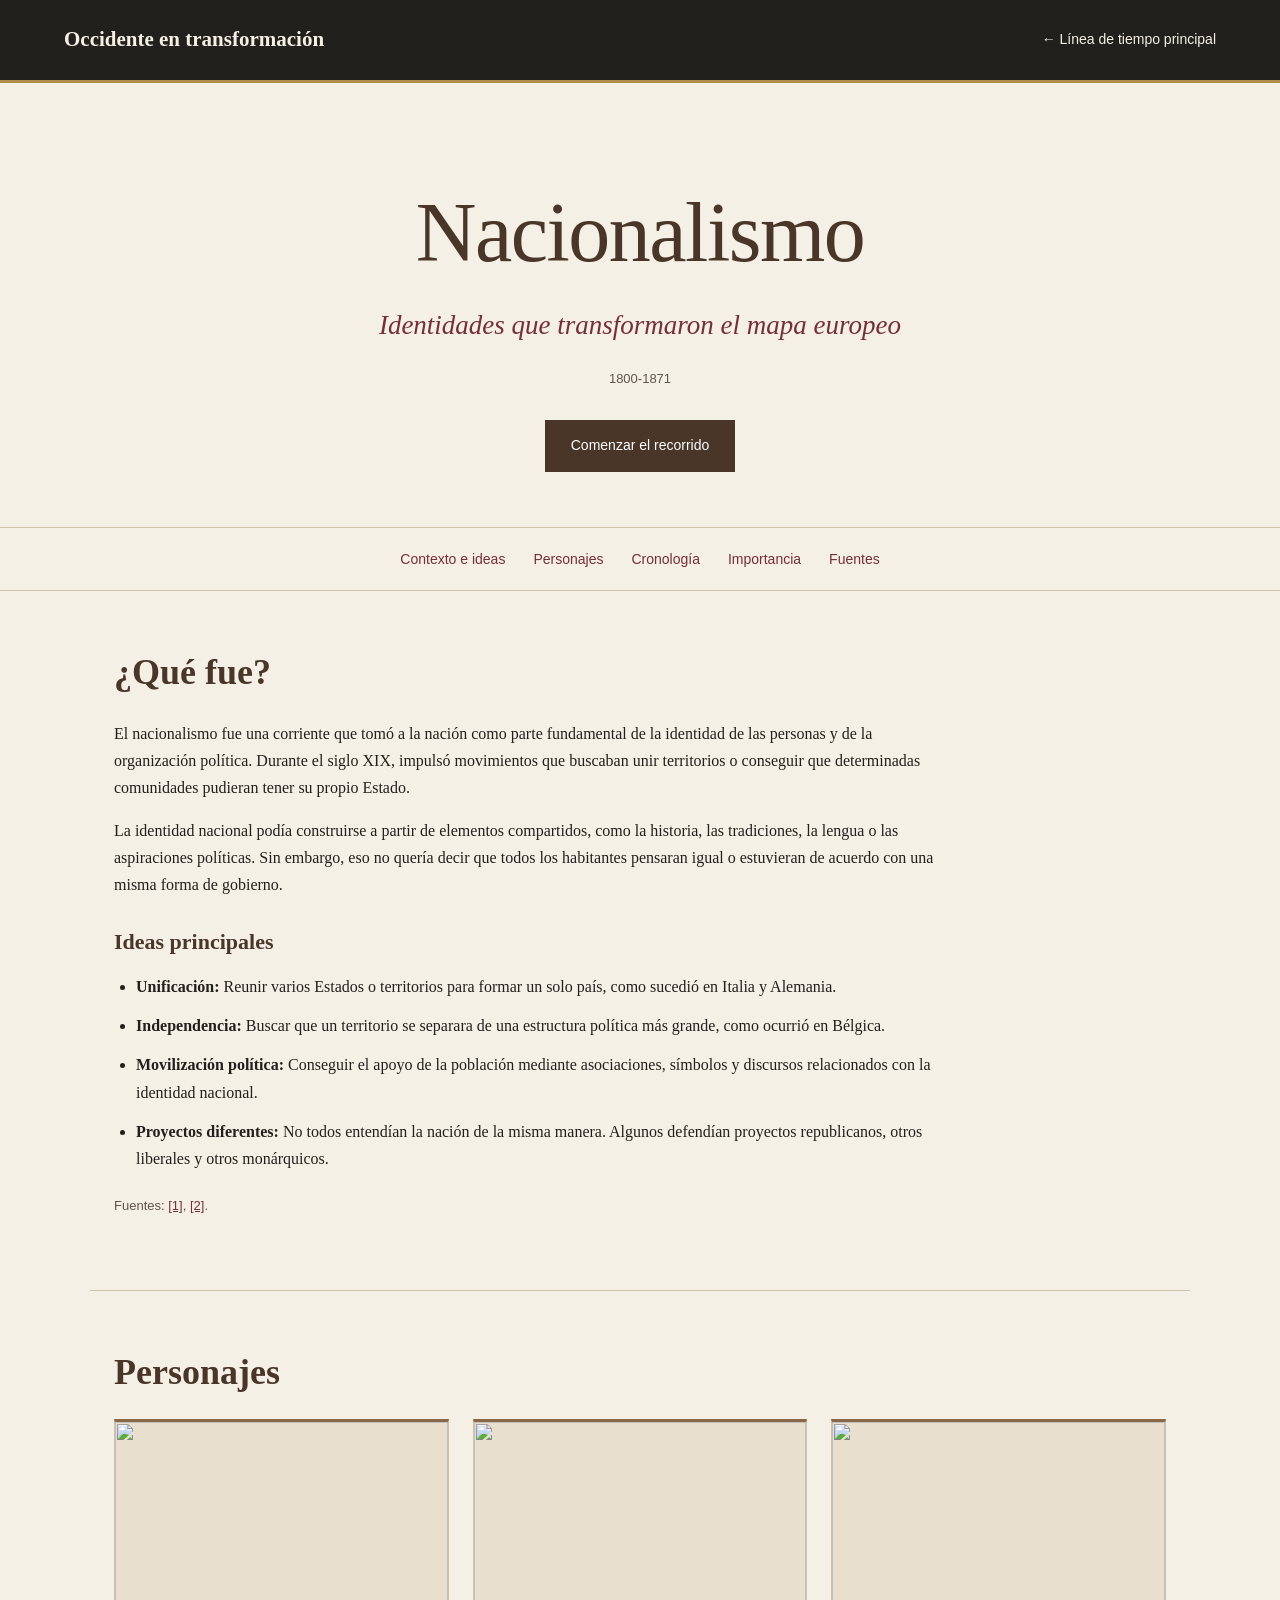
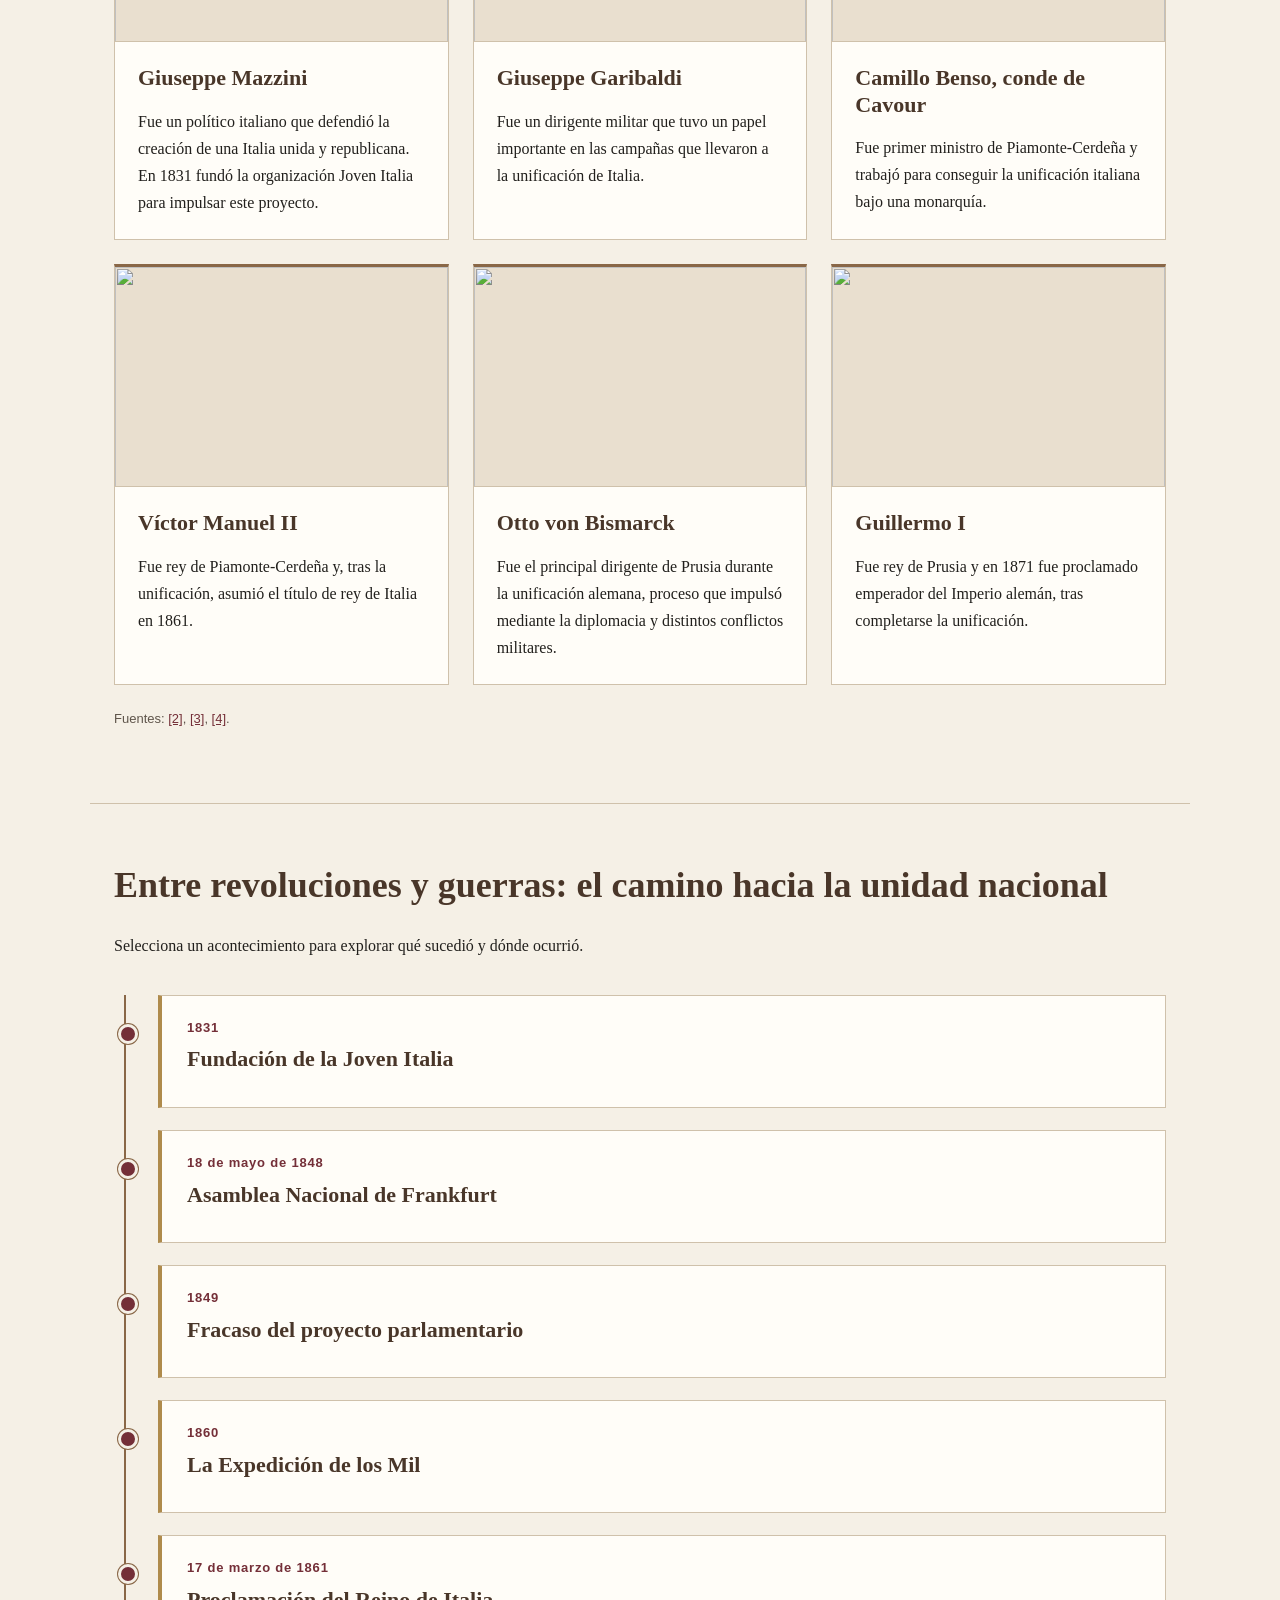
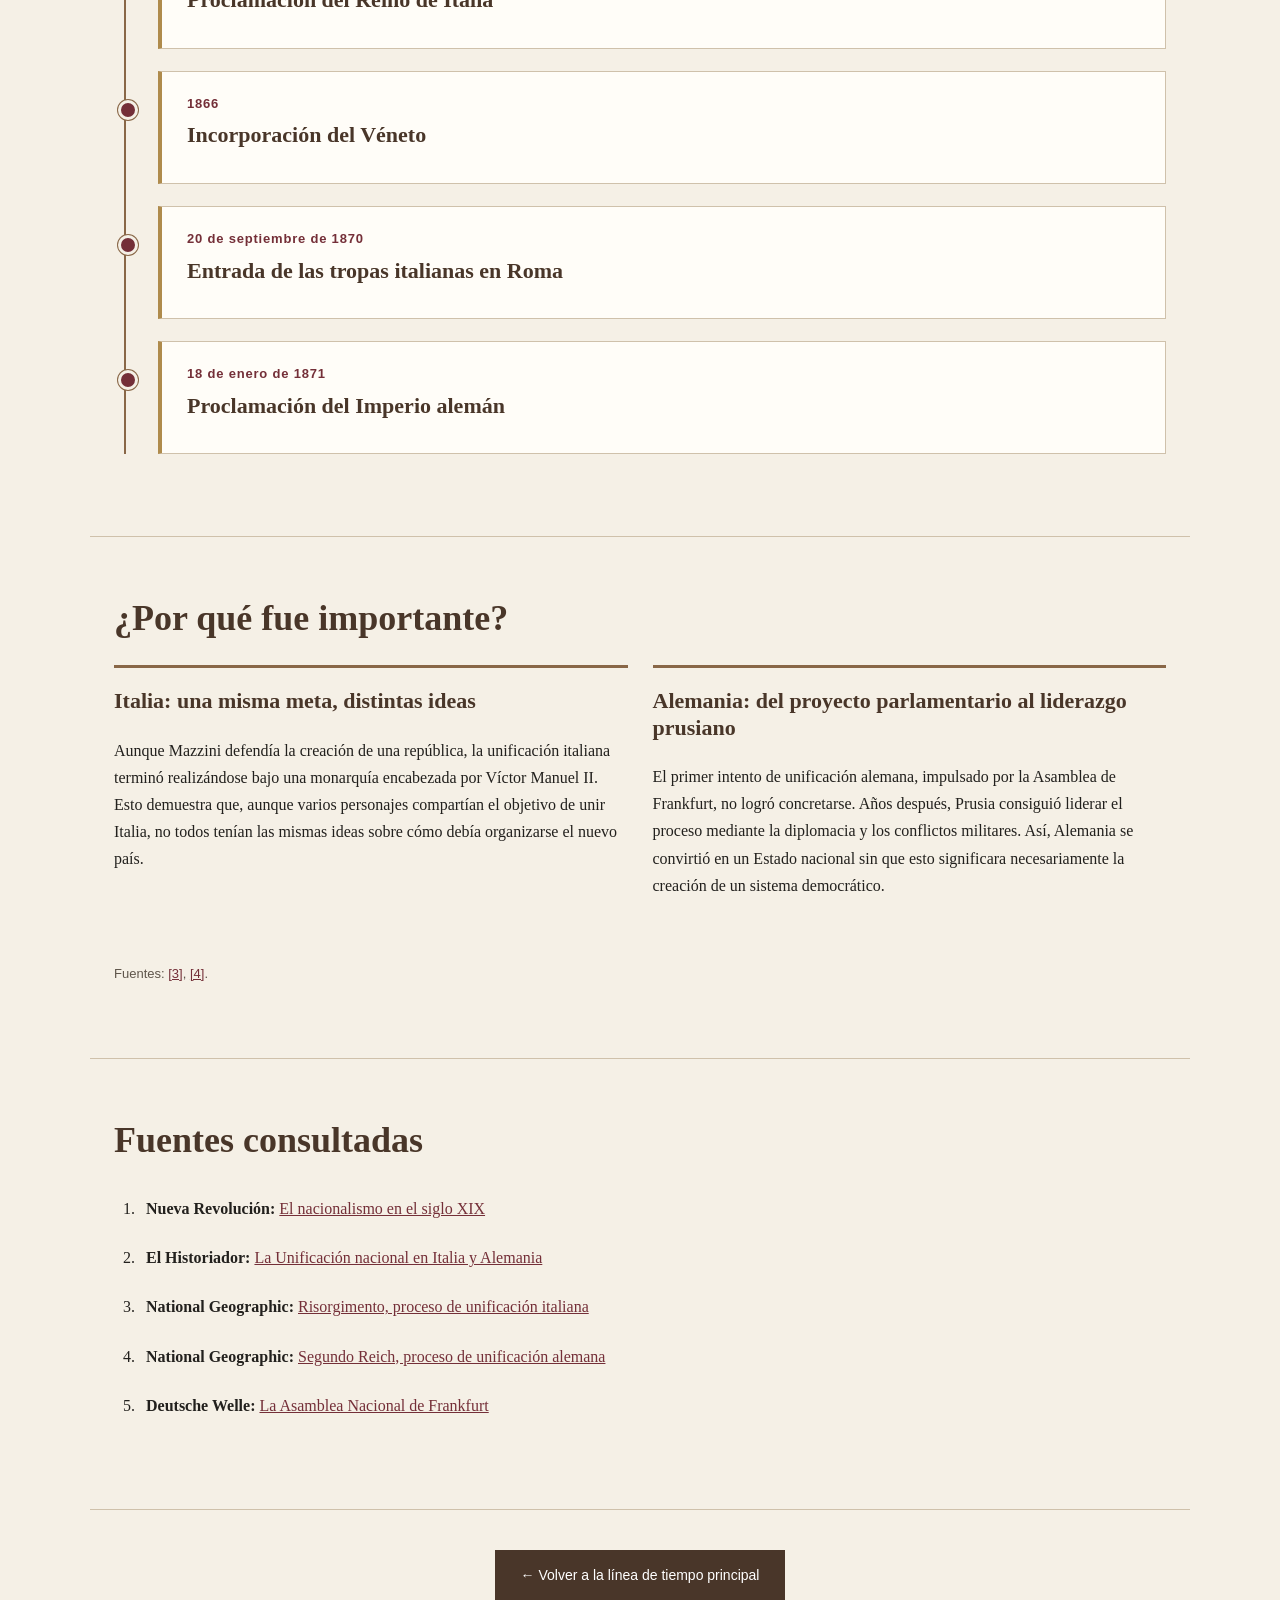
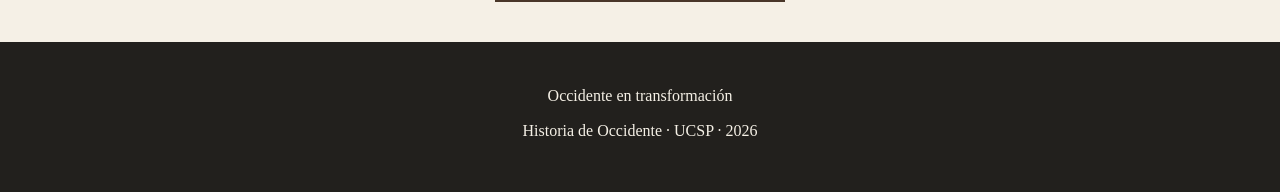
==== nacionalismo.html @ 1c3b09ab "Add files via upload" ====
<!DOCTYPE html>
<html lang="es">
<head>
    <meta charset="UTF-8">
    <meta name="viewport" content="width=device-width, initial-scale=1.0">
    <meta name="description" content="Nacionalismo: ideas, protagonistas y acontecimientos históricos con fuentes institucionales.">
    <title>Nacionalismo | Occidente en transformación</title>
    <link rel="stylesheet" href="estilos.css">
</head>
<body class="pagina-tema">
    <header class="encabezado">
        <a class="nombre-sitio" href="index.html">Occidente en transformación</a>
        <nav><a href="index.html#linea-tiempo">← Línea de tiempo principal</a></nav>
    </header>
    <main>
        <section class="portada portada-tema">
            <h1 id="titulo-principal">Nacionalismo</h1>
            <p class="subtitulo">Identidades que transformaron el mapa europeo</p>
            <p class="periodo-tema">1800-1871</p>
            <a class="boton" href="#contexto">Comenzar el recorrido</a>
        </section>
        <nav class="indice-tema">
            <a href="#contexto">Contexto e ideas</a>
            <a href="#personajes">Personajes</a>
            <a href="#cronologia">Cronología</a>
            <a href="#importancia">Importancia</a>
            <a href="#fuentes">Fuentes</a>
        </nav>
        <section class="seccion" id="contexto">
            <h2 id="titulo-contexto">¿Qué fue?</h2>
            <p>
                El nacionalismo fue una corriente que tomó a la nación como parte fundamental de la identidad de las 
                personas y de la organización política. Durante el siglo XIX, impulsó movimientos que buscaban unir 
                territorios o conseguir que determinadas comunidades pudieran tener su propio Estado.
            </p>
            <p>
                La identidad nacional podía construirse a partir de elementos compartidos, como la historia, las 
                tradiciones, la lengua o las aspiraciones políticas. Sin embargo, eso no quería decir que todos los 
                habitantes pensaran igual o estuvieran de acuerdo con una misma forma de gobierno.
            </p>
            <h3 class="titulo-secundario">Ideas principales</h3>
            <ul class="ideas-tema">
                <li><strong>Unificación:</strong> Reunir varios Estados o territorios para formar un solo país, como sucedió en Italia y Alemania.</li>
                <li><strong>Independencia:</strong> Buscar que un territorio se separara de una estructura política más grande, como ocurrió en Bélgica.</li>
                <li><strong>Movilización política:</strong> Conseguir el apoyo de la población mediante asociaciones, símbolos y discursos relacionados con la identidad nacional.</li>
                <li><strong>Proyectos diferentes:</strong> No todos entendían la nación de la misma manera. Algunos defendían proyectos republicanos, otros liberales y otros monárquicos.</li>
            </ul>
            <p class="referencias-breves">
                Fuentes:
                <a href="#fuente-1">[1]</a>,
                <a href="#fuente-2">[2]</a>.
            </p>
        </section>
        <section class="seccion" id="personajes">
            <h2 id="titulo-personajes">Personajes</h2>
            <div class="rejilla-personajes">
                <article class="personaje">
                    <img class="foto-personaje" src="img/mazzini.jpg">
                    <div class="texto-personaje">
                        <h3>Giuseppe Mazzini</h3>
                        <p>
                            Fue un político italiano que defendió la creación de una Italia unida y republicana. En 
                            1831 fundó la organización Joven Italia para impulsar este proyecto.
                        </p>
                    </div>
                </article>
                <article class="personaje">
                    <img class="foto-personaje" src="img/garibaldi.jpg">
                    <div class="texto-personaje">
                        <h3>Giuseppe Garibaldi</h3>
                        <p>
                            Fue un dirigente militar que tuvo un papel importante en las campañas que llevaron 
                            a la unificación de Italia.
                        </p>
                    </div>
                </article>
                <article class="personaje">
                    <img class="foto-personaje" src="img/benso.jpg">
                    <div class="texto-personaje">
                        <h3>Camillo Benso, conde de Cavour</h3>
                        <p>
                            Fue primer ministro de Piamonte-Cerdeña y trabajó para conseguir la unificación 
                            italiana bajo una monarquía.
                        </p>
                    </div>
                </article>
                <article class="personaje">
                    <img class="foto-personaje" src="img/manuelII.jpg">
                    <div class="texto-personaje">
                        <h3>Víctor Manuel II</h3>
                        <p>
                            Fue rey de Piamonte-Cerdeña y, tras la unificación, asumió el título de rey de Italia en 1861.
                        </p>
                    </div>
                </article>
                <article class="personaje">
                    <img class="foto-personaje" src="img/bismarck.jpg">
                    <div class="texto-personaje">
                        <h3>Otto von Bismarck</h3>
                        <p>
                            Fue el principal dirigente de Prusia durante la unificación alemana, proceso que 
                            impulsó mediante la diplomacia y distintos conflictos militares.
                        </p>
                    </div>
                </article>
                <article class="personaje">
                    <img class="foto-personaje" src="img/guillermoI.jpg">
                    <div class="texto-personaje">
                        <h3>Guillermo I</h3>
                        <p>
                            Fue rey de Prusia y en 1871 fue proclamado emperador del Imperio alemán, tras 
                            completarse la unificación.
                        </p>
                    </div>
                </article>
            </div>
            <p class="referencias-breves">
                Fuentes:
                <a href="#fuente-2">[2]</a>,
                <a href="#fuente-3">[3]</a>,
                <a href="#fuente-4">[4]</a>.
            </p>
        </section>
        <section class="seccion" id="cronologia">
            <h2 id="titulo-cronologia">Entre revoluciones y guerras: el camino hacia la unidad nacional</h2>
            <p>Selecciona un acontecimiento para explorar qué sucedió y dónde ocurrió.</p>
            <ol class="cronologia-eventos">
                <li class="evento">
                    <button type="button" class="boton-evento" id="evento-1" popovertarget="ventana-1" popovertargetaction="show">
                        <span class="fecha-evento">1831</span>
                        <span class="titulo-evento">Fundación de la Joven Italia</span>
                    </button>
                </li>
                <li class="evento">
                    <button type="button" class="boton-evento" id="evento-2" popovertarget="ventana-2" popovertargetaction="show">
                        <span class="fecha-evento">18 de mayo de 1848</span>
                        <span class="titulo-evento">Asamblea Nacional de Frankfurt</span>
                    </button>
                </li>
                <li class="evento">
                    <button type="button" class="boton-evento" id="evento-3" popovertarget="ventana-3" popovertargetaction="show">
                        <span class="fecha-evento">1849</span>
                        <span class="titulo-evento">Fracaso del proyecto parlamentario</span>
                    </button>
                </li>
                <li class="evento">
                    <button type="button" class="boton-evento" id="evento-4" popovertarget="ventana-4" popovertargetaction="show">
                        <span class="fecha-evento">1860</span>
                        <span class="titulo-evento">La Expedición de los Mil</span>
                    </button>
                </li>
                <li class="evento">
                    <button type="button" class="boton-evento" id="evento-5" popovertarget="ventana-5" popovertargetaction="show">
                        <span class="fecha-evento">17 de marzo de 1861</span>
                        <span class="titulo-evento">Proclamación del Reino de Italia</span>
                    </button>
                </li>
                <li class="evento">
                    <button type="button" class="boton-evento" id="evento-6" popovertarget="ventana-6" popovertargetaction="show">
                        <span class="fecha-evento">1866</span>
                        <span class="titulo-evento">Incorporación del Véneto</span>
                    </button>
                </li>
                <li class="evento">
                    <button type="button" class="boton-evento" id="evento-7" popovertarget="ventana-7" popovertargetaction="show">
                        <span class="fecha-evento">20 de septiembre de 1870</span>
                        <span class="titulo-evento">Entrada de las tropas italianas en Roma</span>
                    </button>
                </li>
                <li class="evento">
                    <button type="button" class="boton-evento" id="evento-8" popovertarget="ventana-8" popovertargetaction="show">
                        <span class="fecha-evento">18 de enero de 1871</span>
                        <span class="titulo-evento">Proclamación del Imperio alemán</span>
                    </button>
                </li>
            </ol>
        </section>
        <div class="ventana-evento" id="ventana-1" popover="auto">
            <div class="interior-ventana">
                <div class="fila-cerrar">
                    <button type="button" popovertarget="ventana-1" popovertargetaction="hide" autofocus class="cerrar-ventana">Cerrar ×</button>
                </div>
                <p class="etiqueta">1831</p>
                <h2 id="titulo-ventana-1">Fundación de la Joven Italia</h2>
                <p class="lugar-evento"><strong>Lugar:</strong> Movimiento italiano organizado desde el exilio.</p>
                <p>
                    Mazzini fundó la Joven Italia con el objetivo de impulsar la unión de los territorios italianos y establecer 
                    una república. Su propuesta defendía la participación de la población y la soberanía popular, ideas que se 
                    diferenciaban del modelo monárquico que finalmente adoptó Italia.
                </p>
                <p class="referencias-breves">
                    Fuentes:
                    <a href="#fuente-1">[1]</a>,
                    <a href="#fuente-2">[2]</a>.
                </p>
            </div>
        </div>
        <div class="ventana-evento" id="ventana-2" popover="auto">
            <div class="interior-ventana">
                <div class="fila-cerrar">
                    <button type="button" popovertarget="ventana-2" popovertargetaction="hide" autofocus class="cerrar-ventana">Cerrar ×</button>
                </div>
                <p class="etiqueta">18 de mayo de 1848</p>
                <h2 id="titulo-ventana-2">Asamblea Nacional de Frankfurt</h2>
                <p class="lugar-evento"><strong>Lugar:</strong> Iglesia de San Pablo, Frankfurt, Confederación Germánica.</p>
                <p>
                    Representantes de distintos territorios alemanes se reunieron para debatir la creación de un Estado nacional 
                    y la aprobación de una constitución liberal. La Asamblea buscaba convertir las demandas de unidad y derechos 
                    políticos en un proyecto común.
                </p>
                <p class="referencias-breves">
                    Fuentes:
                    <a href="#fuente-5">[5]</a>.
                </p>
            </div>
        </div>
        <div class="ventana-evento" id="ventana-3" popover="auto">
            <div class="interior-ventana">
                <div class="fila-cerrar">
                    <button type="button" popovertarget="ventana-3" popovertargetaction="hide" autofocus class="cerrar-ventana">Cerrar ×</button>
                </div>
                <p class="etiqueta">1849</p>
                <h2 id="titulo-ventana-3">Fracaso del proyecto parlamentario</h2>
                <p class="lugar-evento"><strong>Lugar:</strong> Frankfurt y otros territorios alemanes.</p>
                <p>
                    Federico Guillermo IV de Prusia rechazó la corona que le ofreció la Asamblea de Frankfurt. La recuperación 
                    del poder por parte de las monarquías y la derrota de los movimientos revolucionarios terminaron por dejar 
                    atrás este primer intento de unificación alemana.
                </p>
                <p class="referencias-breves">
                    Fuentes:
                    <a href="#fuente-5">[5]</a>.
                </p>
            </div>
        </div>
        <div class="ventana-evento" id="ventana-4" popover="auto">
            <div class="interior-ventana">
                <div class="fila-cerrar">
                    <button type="button" popovertarget="ventana-4" popovertargetaction="hide" autofocus class="cerrar-ventana">Cerrar ×</button>
                </div>
                <p class="etiqueta">1860</p>
                <h2 id="titulo-ventana-4">La Expedición de los Mil</h2>
                <p class="lugar-evento"><strong>Lugar:</strong> Sicilia y sur de Italia.</p>
                <p>
                    Giuseppe Garibaldi encabezó una expedición militar conocida como la Expedición de los Mil, con la que logró 
                    conquistar Sicilia y avanzar por el sur de Italia. Sus victorias facilitaron la incorporación de estos 
                    territorios al proceso de unificación.
                </p>
                <p class="referencias-breves">
                    Fuentes:
                    <a href="#fuente-2">[2]</a>,
                    <a href="#fuente-3">[3]</a>.
                </p>
            </div>
        </div>
        <div class="ventana-evento" id="ventana-5" popover="auto">
            <div class="interior-ventana">
                <div class="fila-cerrar">
                    <button type="button" popovertarget="ventana-5" popovertargetaction="hide" autofocus class="cerrar-ventana">Cerrar ×</button>
                </div>
                <p class="etiqueta">17 de marzo de 1861</p>
                <h2 id="titulo-ventana-5">Proclamación del Reino de Italia</h2>
                <p class="lugar-evento"><strong>Lugar:</strong> Turín, Italia.</p>
                <p>
                    El Parlamento proclamó a Víctor Manuel II como rey de Italia, dando origen al nuevo reino. Este resultado fue 
                    posible gracias a los esfuerzos políticos y diplomáticos de figuras como Camillo Benso, conde de Cavour, aunque 
                    todavía quedaban territorios por incorporar.
                </p>
                <p class="referencias-breves">
                    Fuentes:
                    <a href="#fuente-2">[2]</a>,
                    <a href="#fuente-3">[3]</a>.
                </p>
            </div>
        </div>
        <div class="ventana-evento" id="ventana-6" popover="auto">
            <div class="interior-ventana">
                <div class="fila-cerrar">
                    <button type="button" popovertarget="ventana-6" popovertargetaction="hide" autofocus class="cerrar-ventana">Cerrar ×</button>
                </div>
                <p class="etiqueta">1866</p>
                <h2 id="titulo-ventana-6">Incorporación del Véneto</h2>
                <p class="lugar-evento"><strong>Lugar:</strong> Véneto, nordeste de la península italiana.</p>
                <p>
                    Tras la guerra entre Prusia y Austria, Italia obtuvo el Véneto y lo incorporó a su territorio. Este acontecimiento 
                    mostró que la unificación todavía no estaba completa, a pesar de la creación del reino en 1861.
                </p>
                <p class="referencias-breves">
                    Fuentes:
                    <a href="#fuente-2">[2]</a>,
                    <a href="#fuente-3">[3]</a>.
                </p>
            </div>
        </div>
        <div class="ventana-evento" id="ventana-7" popover="auto">
            <div class="interior-ventana">
                <div class="fila-cerrar">
                    <button type="button" popovertarget="ventana-7" popovertargetaction="hide" autofocus class="cerrar-ventana">Cerrar ×</button>
                </div>
                <p class="etiqueta">20 de septiembre de 1870</p>
                <h2 id="titulo-ventana-7">Entrada de las tropas italianas en Roma</h2>
                <p class="lugar-evento"><strong>Lugar:</strong> Roma, Estados Pontificios.</p>
                <p>
                    Las tropas italianas entraron en Roma por la brecha de Porta Pia. Después de un plebiscito, la ciudad y el Lacio 
                    fueron incorporados al Reino de Italia. Roma se convirtió en la capital del país en 1871.
                </p>
                <p class="referencias-breves">
                    Fuentes:
                    <a href="#fuente-2">[2]</a>,
                    <a href="#fuente-3">[3]</a>.
                </p>
            </div>
        </div>
        <div class="ventana-evento" id="ventana-8" popover="auto">
            <div class="interior-ventana">
                <div class="fila-cerrar">
                    <button type="button" popovertarget="ventana-8" popovertargetaction="hide" autofocus class="cerrar-ventana">Cerrar ×</button>
                </div>
                <p class="etiqueta">18 de enero de 1871</p>
                <h2 id="titulo-ventana-8">Proclamación del Imperio alemán</h2>
                <p class="lugar-evento"><strong>Lugar:</strong> Galería de los Espejos, Versalles, Francia.</p>
                <p>
                    En medio de la guerra franco-prusiana, Guillermo I fue proclamado emperador alemán. La unificación se concretó bajo 
                    el liderazgo de Prusia y Otto von Bismarck, a través de la diplomacia y los conflictos militares, siguiendo un camino 
                    distinto al que había propuesto la Asamblea de Frankfurt.
                </p>
                <p class="referencias-breves">
                    Fuentes:
                    <a href="#fuente-4">[4]</a>,
                    <a href="#fuente-5">[5]</a>.
                </p>
            </div>
        </div>
        <section class="seccion" id="importancia">
            <h2 id="titulo-importancia">¿Por qué fue importante?</h2>
            <div class="importancia-tema">
                <article class="bloque-importancia">
                    <h3>Italia: una misma meta, distintas ideas</h3>
                    <p>
                        Aunque Mazzini defendía la creación de una república, la unificación italiana terminó 
                        realizándose bajo una monarquía encabezada por Víctor Manuel II. Esto demuestra que, 
                        aunque varios personajes compartían el objetivo de unir Italia, no todos tenían las mismas 
                        ideas sobre cómo debía organizarse el nuevo país.
                    </p>
                </article>
                <article class="bloque-importancia">
                    <h3>Alemania: del proyecto parlamentario al liderazgo prusiano</h3>
                    <p>
                        El primer intento de unificación alemana, impulsado por la Asamblea de Frankfurt, no logró 
                        concretarse. Años después, Prusia consiguió liderar el proceso mediante la diplomacia y los 
                        conflictos militares. Así, Alemania se convirtió en un Estado nacional sin que esto significara 
                        necesariamente la creación de un sistema democrático.
                    </p>
                </article>
                <p class="referencias-breves">
                    Fuentes:
                    <a href="#fuente-3">[3]</a>,
                    <a href="#fuente-4">[4]</a>.
                </p>
            </div>
        </section>
        <section class="seccion" id="fuentes">
            <h2 id="titulo-fuentes">Fuentes consultadas</h2>
            <ol class="lista-fuentes">
                <li id="fuente-1">
                    <strong>Nueva Revolución:</strong>
                    <a href="https://nuevarevolucion.es/cultura-nacionalismo-siglo-xix/" target="_blank">
                        El nacionalismo en el siglo XIX
                    </a>
                </li>
                <li id="fuente-2">
                    <strong>El Historiador:</strong>
                    <a href="https://elhistoriador.com.ar/la-unificacion-nacional-en-italia-y-alemania/" target="_blank">
                        La Unificación nacional en Italia y Alemania
                    </a>
                </li>
                <li id="fuente-3">
                    <strong>National Geographic:</strong>
                    <a href="https://historia.nationalgeographic.com.es/a/risorgimento-tortuosa-unificacion-italia_15171" target="_blank">
                        Risorgimento, proceso de unificación italiana
                    </a>
                </li>
                <li id="fuente-4">
                    <strong>National Geographic:</strong>
                    <a href="https://historia.nationalgeographic.com.es/a/unificacion-alemana-y-nacimiento-segundo-reich_16182" target="_blank">
                        Segundo Reich, proceso de unificación alemana
                    </a>
                </li>
                <li id="fuente-5">
                    <strong>Deutsche Welle:</strong>
                    <a href="https://amp.dw.com/es/revoluci%C3%B3n-alemana-de-1848-una-precursora-de-la-democracia-actual/a-65670056" target="_blank">
                        La Asamblea Nacional de Frankfurt
                    </a>
                </li>
            </ol>
        </section>
        <div class="regreso-final"><a class="boton" href="index.html#linea-tiempo">← Volver a la línea de tiempo principal</a></div>
    </main>
    <footer class="pie"><p>Occidente en transformación</p><p>Historia de Occidente · UCSP · 2026</p></footer>
</body>
</html>
---- estilos.css ----
* {
    box-sizing: border-box;
}

html {
    scroll-behavior: smooth;
}

body {
    margin: 0;
    background: #f5f0e6;
    color: #22201d;
    font-family: Georgia, "Times New Roman", serif;
    line-height: 1.7;
}

a {
    color: #742f38;
}

a:focus-visible,
button:focus-visible {
    outline: 3px solid #742f38;
    outline-offset: 5px;
}

h1,
h2,
h3,
p {
    margin-top: 0;
}

h1,
h2,
h3 {
    line-height: 1.2;
}

h2 {
    margin-bottom: 24px;
    color: #493629;
    font-size: 36px;
}

h3 {
    font-size: 23px;
}

.encabezado {
    display: flex;
    justify-content: space-between;
    align-items: center;
    flex-wrap: wrap;
    gap: 20px;
    padding: 22px 5%;
    background: #22201d;
    border-bottom: 3px solid #af8b4c;
}

.nombre-sitio {
    color: #f5f0e6;
    font-size: 21px;
    font-weight: bold;
    text-decoration: none;
}

.encabezado nav {
    display: flex;
    flex-wrap: wrap;
    gap: 22px;
}

.encabezado nav a {
    color: #f5f0e6;
    font-family: Arial, sans-serif;
    font-size: 14px;
    text-decoration: none;
}

.encabezado nav a:hover {
    text-decoration: underline;
    text-underline-offset: 5px;
}

.portada {
    padding: 90px 24px 45px;
    text-align: center;
    border-bottom: 1px solid #cfc1ab;
}

.etiqueta {
    margin-bottom: 18px;
    color: #745238;
    font-family: Arial, sans-serif;
    font-size: 12px;
    font-weight: bold;
    letter-spacing: 2px;
    text-transform: uppercase;
}

.portada h1 {
    margin-bottom: 25px;
    color: #493629;
    font-size: clamp(44px, 7vw, 86px);
    font-weight: normal;
    letter-spacing: -2px;
}

.subtitulo {
    margin-bottom: 20px;
    color: #742f38;
    font-size: 23px;
    font-style: italic;
}

.descripcion-portada {
    max-width: 590px;
    margin: 0 auto 32px;
    font-size: 18px;
}

.boton {
    display: inline-block;
    padding: 13px 25px;
    background: #493629;
    color: #fff;
    border: 1px solid #493629;
    font-family: Arial, sans-serif;
    font-size: 14px;
    text-decoration: none;
    transition: background-color 0.2s;
}

.boton:hover {
    background: #742f38;
}

.seccion {
    max-width: 1100px;
    margin: 0 auto;
    padding: 65px 24px;
    border-bottom: 1px solid #cfc1ab;
    scroll-margin-top: 24px;
}

.seccion > p {
    max-width: 800px;
}

.contenedor-tiempo {
    margin: 30px 0 20px;
    overflow-x: auto;
    padding: 10px 8px 20px;
}

.linea-tiempo {
    min-width: 1000px;
}

.fechas {
    display: flex;
    justify-content: space-between;
    padding-bottom: 12px;
    border-bottom: 2px solid #896747;
    color: #493629;
    font-family: Arial, sans-serif;
    font-size: 14px;
    font-weight: bold;
}

.fila-tiempo {
    display: grid;
    grid-template-columns: repeat(30, 1fr);
    padding-top: 20px;
}

.franja {
    display: block;
    padding: 17px 19px;
    color: #fff;
    border-left: 4px solid #af8b4c;
    text-decoration: none;
    transition: transform 0.2s, box-shadow 0.2s;
}

.franja:hover {
    transform: translateY(-3px);
    box-shadow: 0 6px 12px rgba(34, 32, 29, 0.18);
}

.franja h3 {
    margin: 5px 0 8px;
    font-size: 21px;
}

.franja p {
    margin: 0;
    font-size: 14px;
    line-height: 1.5;
}

.fecha-tema {
    font-family: Arial, sans-serif;
    font-size: 12px;
    letter-spacing: 1px;
}

.industrial {
    grid-column: 3 / 19;
    background: #493629;
}

.romanticismo {
    grid-column: 7 / 21;
    background: #742f38;
}

.postnapoleonico {
    grid-column: 14 / 21;
    background: #34302c;
}

.utopias {
    grid-column: 11 / 21;
    background: #4c5943;
}

.nacionalismo {
    grid-column: 11 / 25;
    background: #68503c;
}

.conexiones {
    display: grid;
    grid-template-columns: repeat(3, 1fr);
    gap: 22px;
    margin-top: 30px;
}

.tarjeta {
    padding: 26px;
    background: #fffdf8;
    border: 1px solid #cfc1ab;
    border-top: 3px solid #896747;
}

.tarjeta h3 {
    color: #493629;
}

.tarjeta p {
    margin-bottom: 0;
}

.integrantes {
    padding-left: 22px;
}

.integrantes li {
    margin-bottom: 8px;
}

.pie {
    padding: 40px 24px;
    background: #22201d;
    color: #f5f0e6;
    text-align: center;
}

.pie p {
    margin-bottom: 8px;
}

.pie a {
    display: inline-block;
    margin-top: 15px;
    color: #f5f0e6;
    text-underline-offset: 5px;
}

.pagina-tema .portada-tema {
    padding: 80px 24px 55px;
}

.pagina-tema .portada-tema h1 {
    max-width: 1100px;
    margin: 20px auto;
    font-size: clamp(42px, 6.8vw, 84px);
    letter-spacing: -1.5px;
    overflow-wrap: anywhere;
}

.pagina-tema .subtitulo {
    margin: 0 0 20px;
    font-size: clamp(20px, 3vw, 27px);
}

.periodo-tema {
    margin-bottom: 30px;
    color: #5f554b;
    font: 13px/1.6 Arial, sans-serif;
}

.indice-tema {
    display: flex;
    justify-content: center;
    flex-wrap: wrap;
    gap: 12px 28px;
    padding: 20px;
    border-bottom: 1px solid #cfc1ab;
    font: 14px/1.6 Arial, sans-serif;
}

.indice-tema a {
    text-decoration: none;
}

.indice-tema a:hover {
    text-decoration: underline;
    text-underline-offset: 5px;
}

.pagina-tema .seccion {
    padding: 60px 24px;
}

.pagina-tema .seccion > p {
    max-width: 820px;
}

.pagina-tema h2 {
    margin: 0 0 25px;
    color: #493629;
    font-size: clamp(28px, 4vw, 36px);
}

.pagina-tema h3 {
    color: #493629;
    font-size: 22px;
}

.titulo-secundario {
    margin: 30px 0 18px;
}

.ideas-tema {
    max-width: 850px;
    padding-left: 22px;
}

.ideas-tema li {
    margin-bottom: 12px;
}

.referencias-breves {
    margin-top: 24px;
    color: #5f554b;
    font: 13px/1.6 Arial, sans-serif;
}

.rejilla-personajes {
    display: grid;
    grid-template-columns: repeat(3, minmax(0, 1fr));
    gap: 24px;
}

.personaje {
    background: #fffdf8;
    border: 1px solid #cfc1ab;
    border-top: 3px solid #896747;
    overflow: hidden;
}

.foto-personaje {
    display: block;
    width: 100%;
    height: 220px;
    object-fit: cover;
    object-position: center 25%;
    background: #e9dfcf;
    border-bottom: 1px solid #cfc1ab;
}

.texto-personaje {
    padding: 23px;
}

.texto-personaje h3 {
    margin: 0 0 16px;
}

.texto-personaje p {
    margin: 0;
    font-size: 16px;
}

.cronologia-eventos {
    list-style: none;
    margin: 35px 0 0 10px;
    padding: 0 0 0 32px;
    border-left: 2px solid #896747;
}

.evento {
    position: relative;
    margin-bottom: 22px;
}

.evento::before {
    content: "";
    position: absolute;
    left: -40px;
    top: 29px;
    width: 14px;
    height: 14px;
    border-radius: 50%;
    background: #742f38;
    border: 3px solid #f5f0e6;
    box-shadow: 0 0 0 1px #896747;
}

.boton-evento {
    display: block;
    width: 100%;
    padding: 22px 25px;
    text-align: left;
    background: #fffdf8;
    color: #22201d;
    font: inherit;
    border: 1px solid #cfc1ab;
    border-left: 4px solid #af8b4c;
    border-radius: 0;
    cursor: pointer;
}

.boton-evento:hover {
    background: #eee5d8;
}

.fecha-evento {
    display: block;
    color: #742f38;
    font: bold 13px/1.6 Arial, sans-serif;
    letter-spacing: 0.8px;
}

.boton-evento .titulo-evento {
    display: block;
    margin: 8px 0 12px;
    color: #493629;
    font-size: 22px;
    font-weight: bold;
    line-height: 1.2;
}

.importancia-tema {
    display: grid;
    grid-template-columns: repeat(2, minmax(0, 1fr));
    gap: 25px;
}

.bloque-importancia {
    border-top: 3px solid #896747;
    padding-top: 20px;
}

.bloque-importancia h3 {
    margin-top: 0;
}

.lista-fuentes {
    padding-left: 25px;
}

.lista-fuentes li {
    padding: 8px 0 14px 7px;
    overflow-wrap: anywhere;
    scroll-margin-top: 30px;
}

.regreso-final {
    padding: 40px 20px;
    text-align: center;
}

.ventana-evento {
    position: fixed;
    inset: 0;
    margin: auto;
    overflow-y: auto;
    width: min(640px, calc(100% - 32px));
    max-height: 85vh;
    padding: 0;
    border: 1px solid #896747;
    background: #fffdf8;
    color: #22201d;
    box-shadow: 0 20px 80px #0005;
}

.ventana-evento::backdrop {
    background: #17120ed0;
}

.interior-ventana {
    padding: 25px 32px 32px;
}

.fila-cerrar {
    display: flex;
    justify-content: flex-end;
    margin-bottom: 20px;
}

.cerrar-ventana {
    padding: 9px 14px;
    background: #493629;
    color: #fff;
    border: 0;
    cursor: pointer;
    font: 14px Arial, sans-serif;
}

.cerrar-ventana:hover {
    background: #742f38;
}

.lugar-evento {
    padding-bottom: 18px;
    border-bottom: 1px solid #cfc1ab;
}

.pagina-tema :focus-visible {
    outline: 3px solid #742f38;
    outline-offset: 4px;
}

@media (max-width: 850px) {
    .rejilla-personajes {
        grid-template-columns: repeat(2, minmax(0, 1fr));
    }
}

@media (max-width: 700px) {
    .encabezado {
        flex-direction: column;
        align-items: flex-start;
    }

    .encabezado nav {
        gap: 14px;
    }

    .portada {
        padding-top: 65px;
    }

    .portada h1 {
        letter-spacing: -1px;
    }

    .subtitulo {
        font-size: 20px;
    }

    .seccion {
        padding: 45px 20px;
    }

    h2 {
        font-size: 29px;
    }

    .conexiones {
        grid-template-columns: 1fr;
    }
}

@media (max-width: 560px) {
    .pagina-tema .portada-tema {
        padding: 55px 20px 40px;
    }

    .pagina-tema .seccion {
        padding: 40px 20px;
    }

    .rejilla-personajes,
    .importancia-tema {
        grid-template-columns: 1fr;
    }

    .foto-personaje {
        height: 250px;
    }

    .cronologia-eventos {
        padding-left: 24px;
    }

    .evento::before {
        left: -32px;
    }

    .boton-evento {
        padding: 18px;
    }

    .interior-ventana {
        padding: 20px;
    }
}

@media (prefers-reduced-motion: reduce) {
    html {
        scroll-behavior: auto;
    }

    .franja,
    .boton {
        transition: none;
    }

    .franja:hover {
        transform: none;
    }
}

@supports not selector(:popover-open) {
    .ventana-evento {
        position: static;
        margin: 30px auto;
        max-height: none;
        box-shadow: none;
    }

    .cerrar-ventana {
        display: none;
    }
}
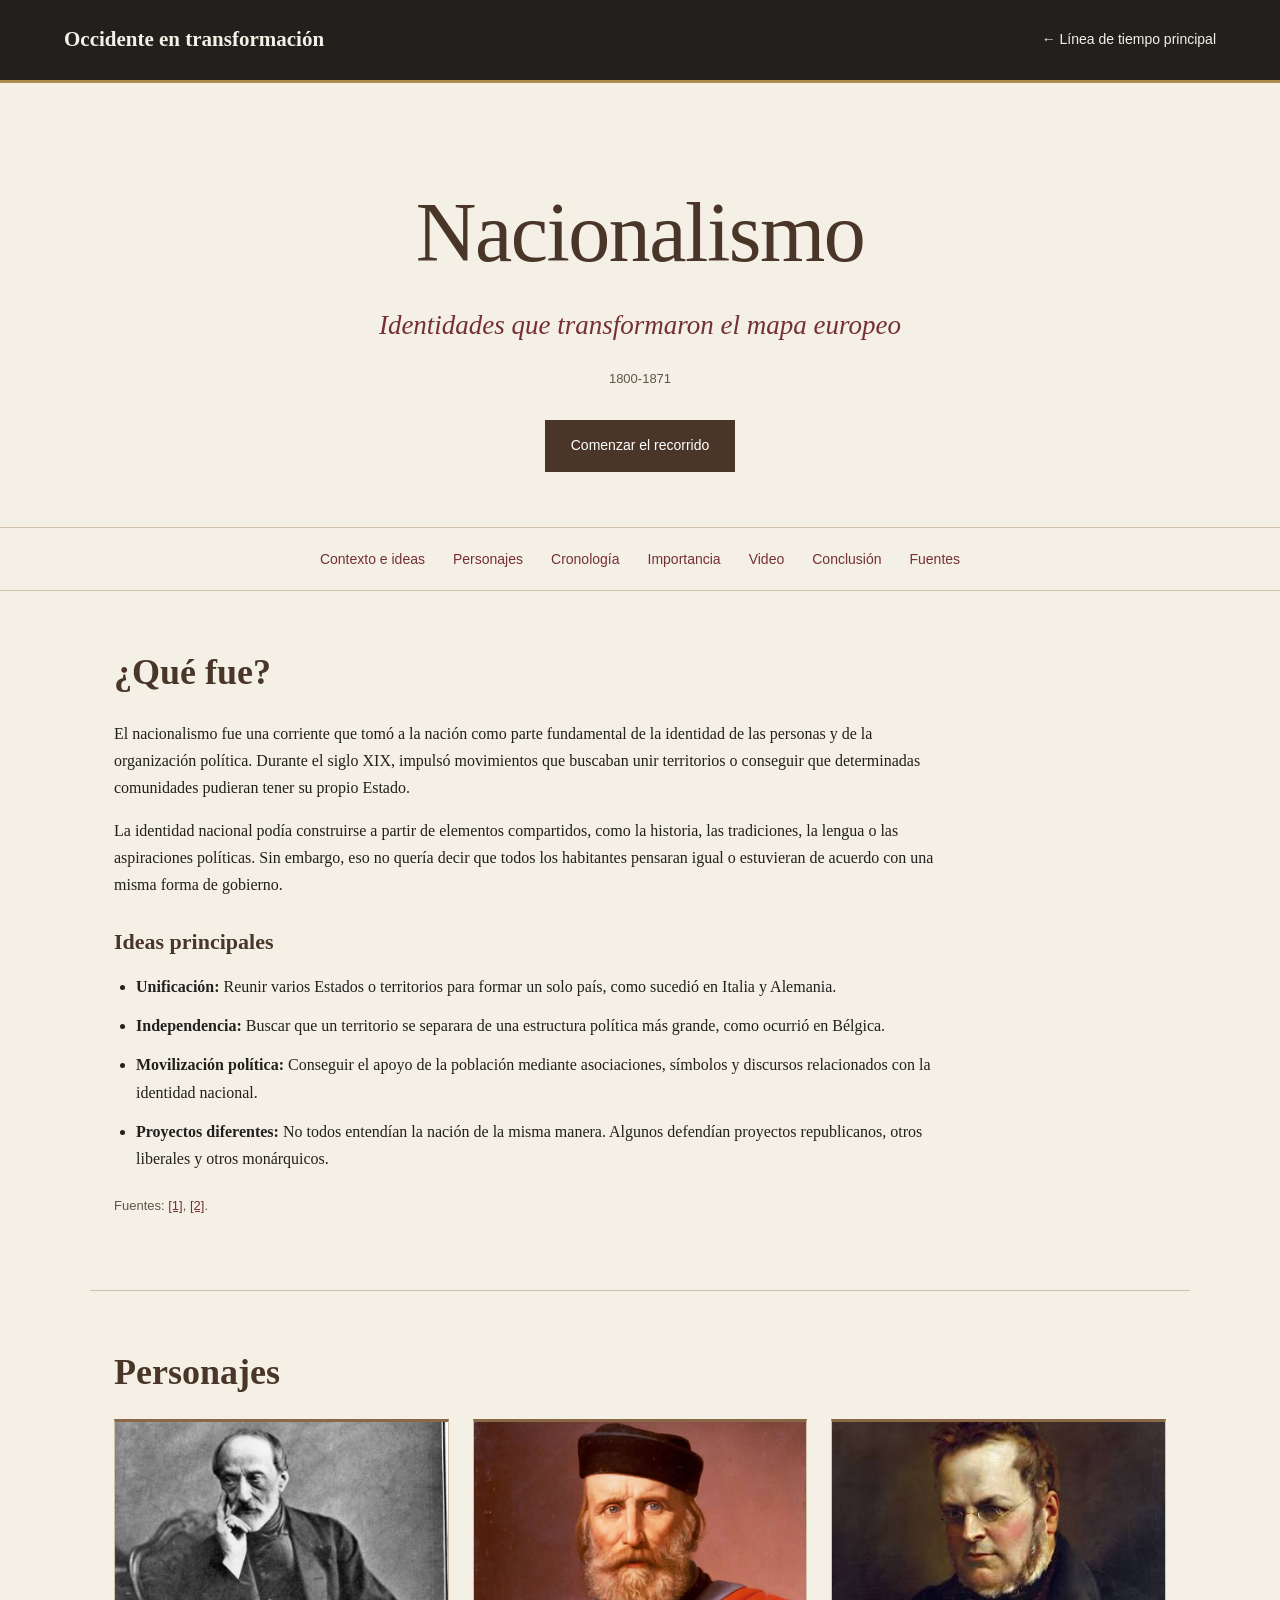
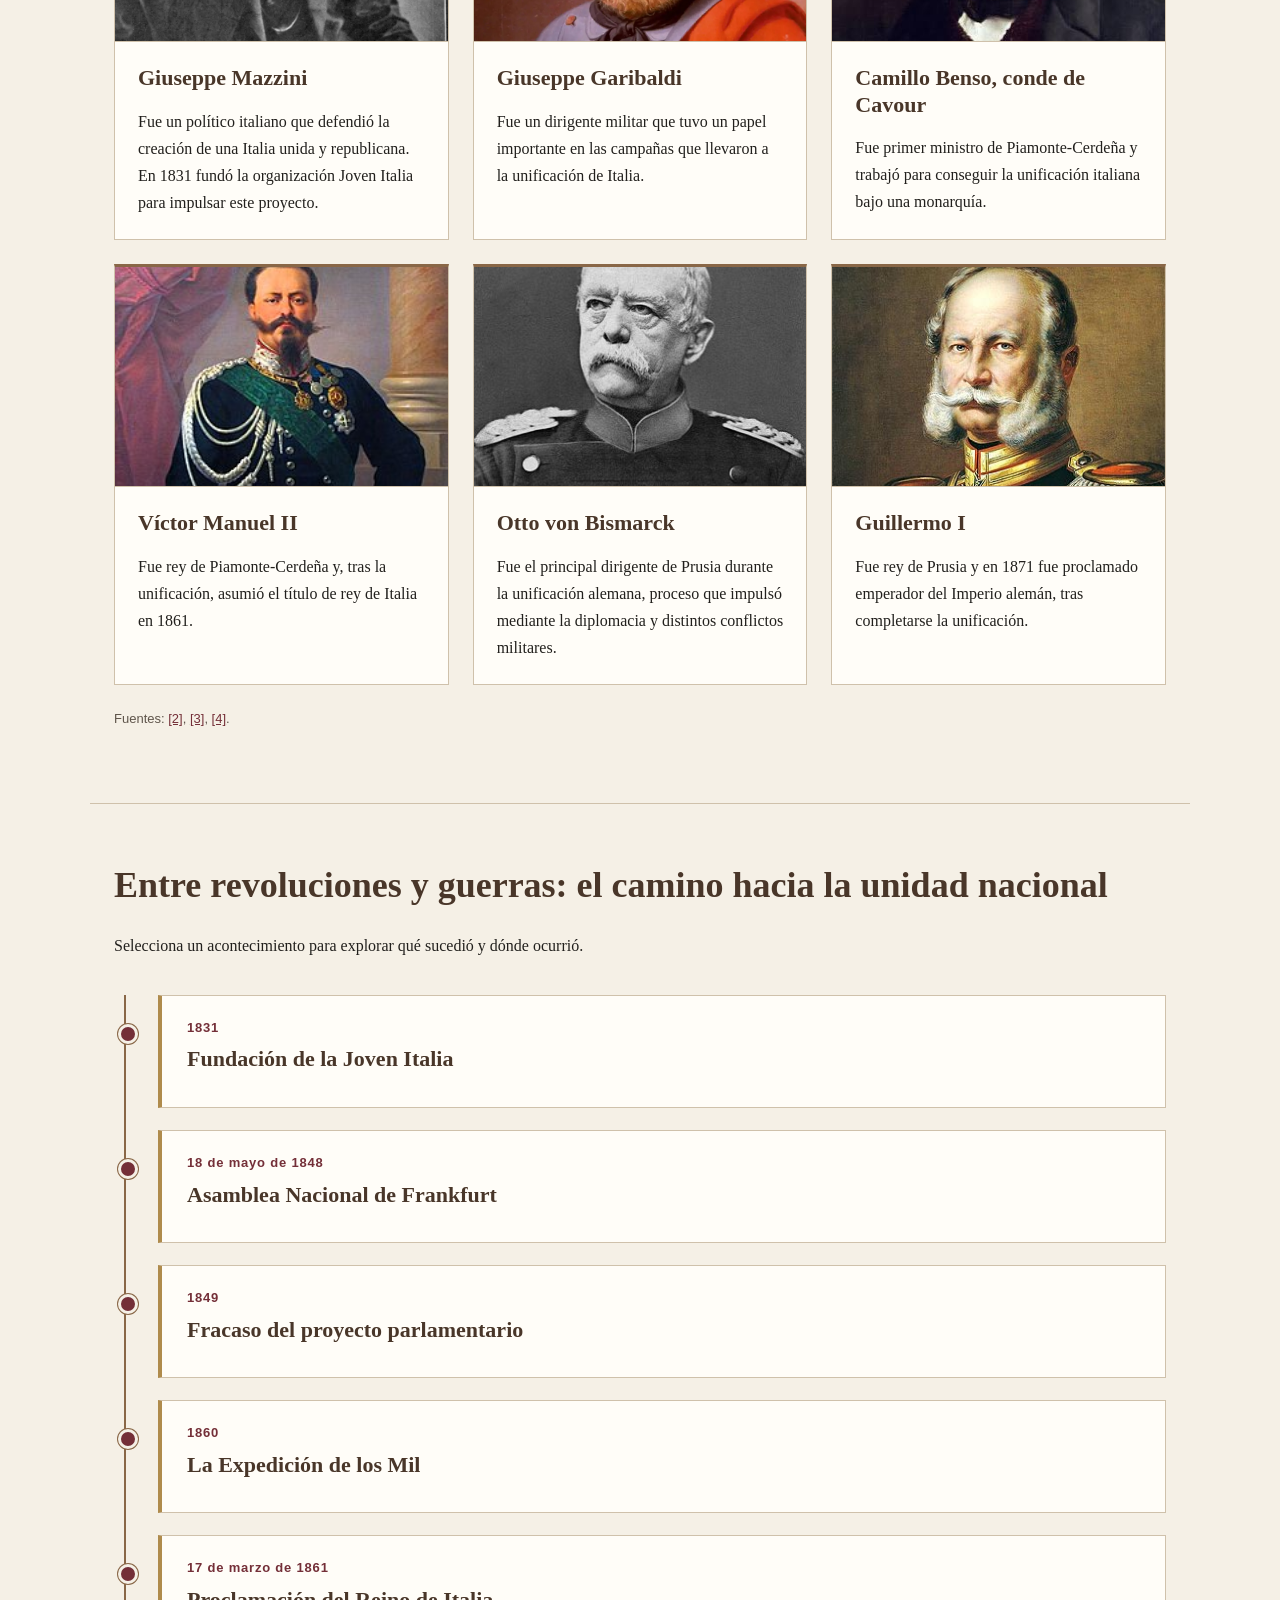
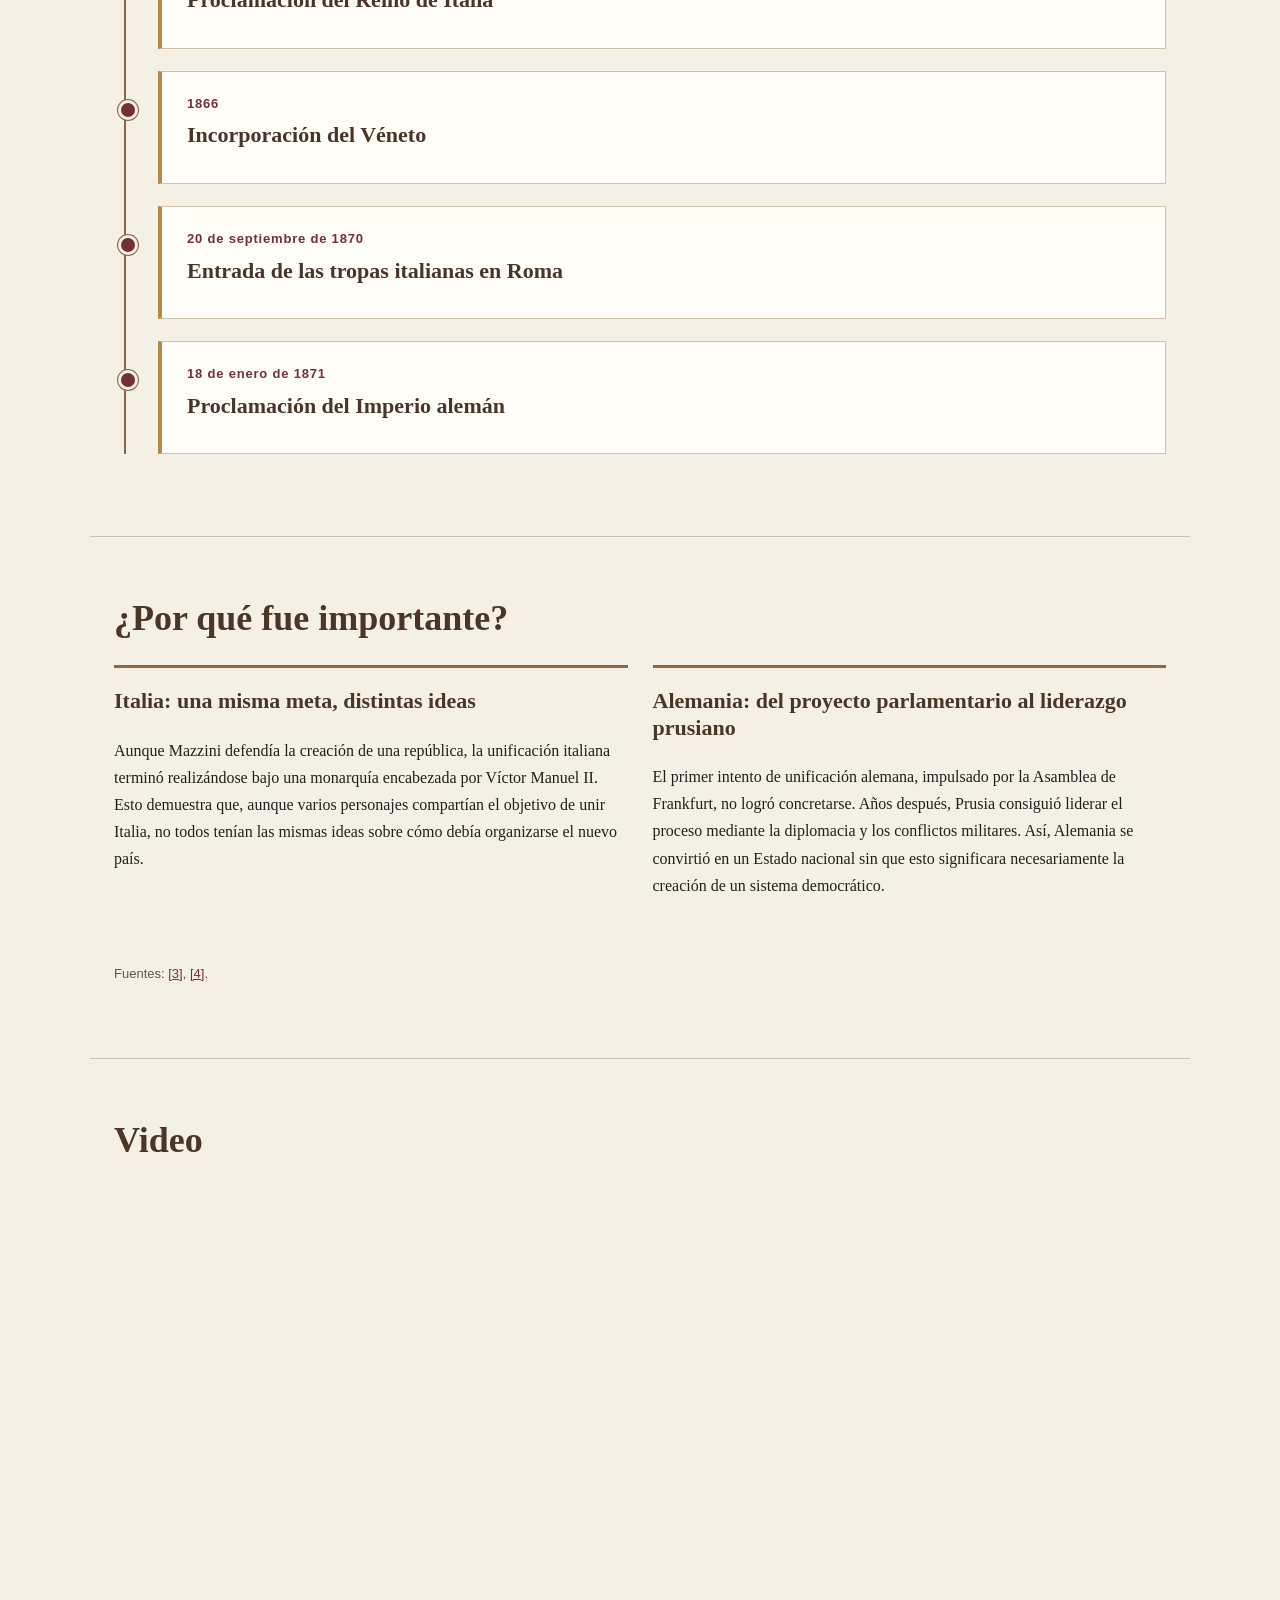
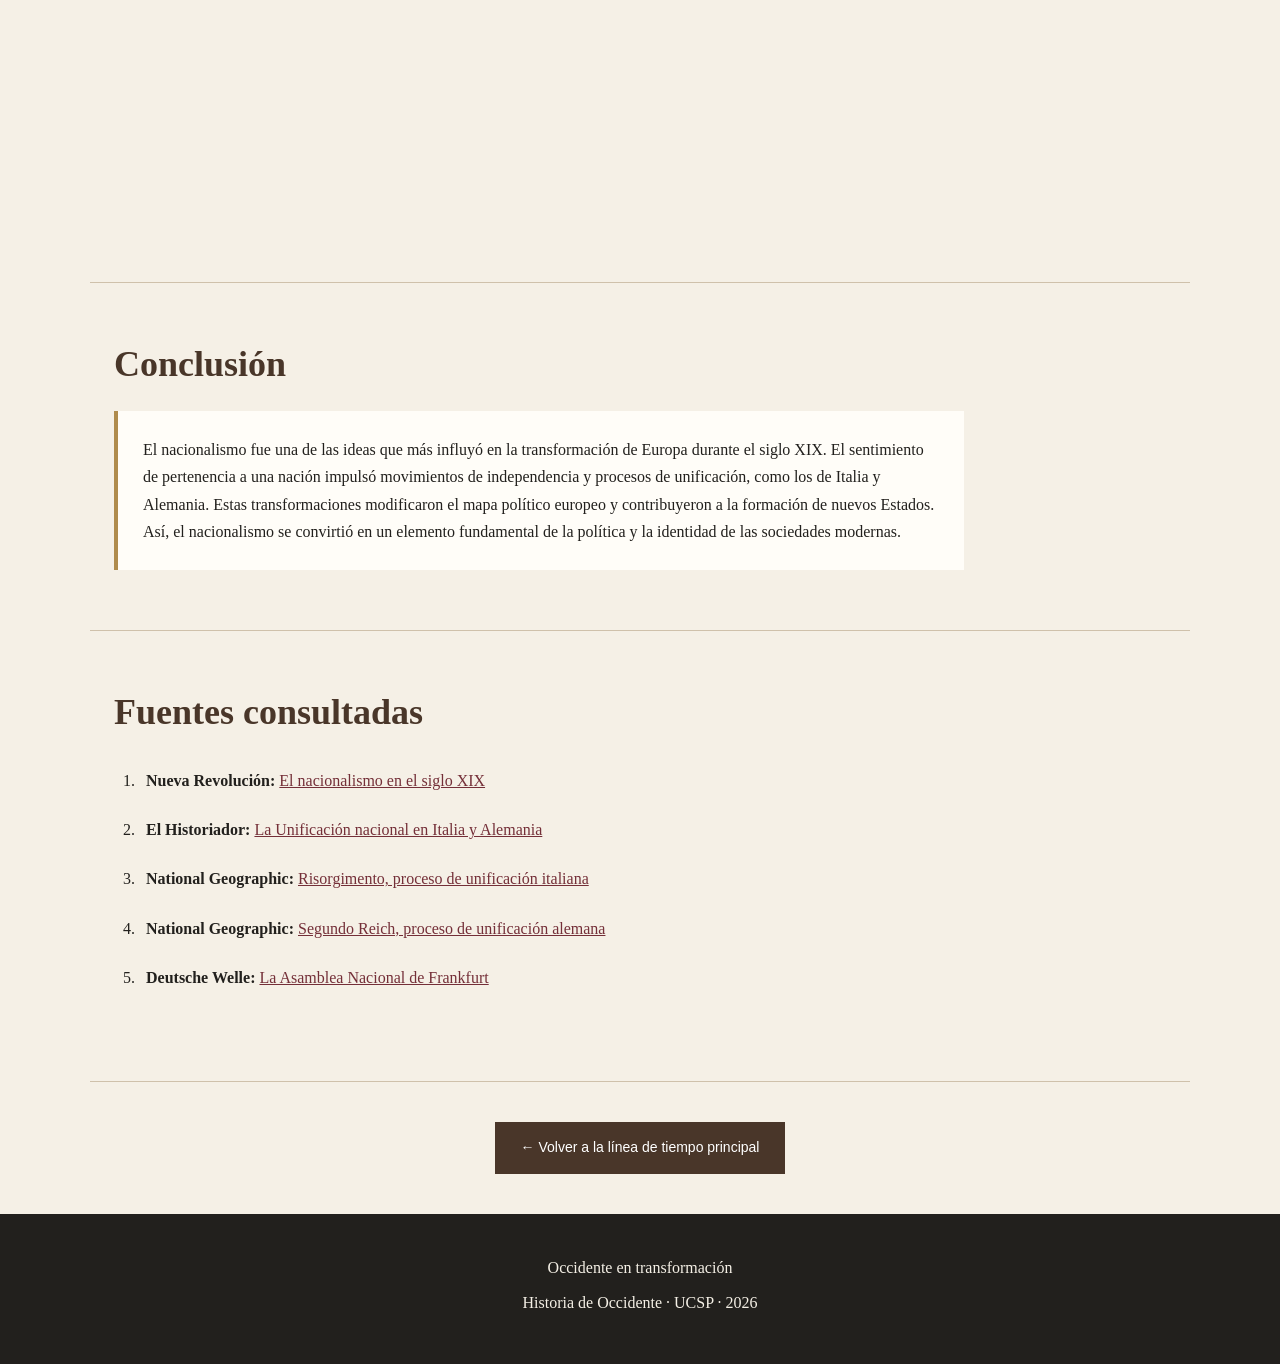
==== commit b0266a02: "Update nacionalismo.html" ====
--- a/nacionalismo.html
+++ b/nacionalismo.html
@@ -24,6 +24,8 @@
             <a href="#personajes">Personajes</a>
             <a href="#cronologia">Cronología</a>
             <a href="#importancia">Importancia</a>
+            <a href="#video">Video</a>
+            <a href="#conclusion">Conclusión</a>
             <a href="#fuentes">Fuentes</a>
         </nav>
         <section class="seccion" id="contexto">
@@ -359,6 +361,32 @@
                 </p>
             </div>
         </section>
+        <section class="seccion" id="video">
+            <h2>Video</h2>
+            <div style="width: 100%; aspect-ratio: 16 / 9; margin: 30px 0;">
+                <iframe
+                    src="https://www.youtube.com/embed/-zu8JUfwYtE"
+                    title="Video sobre el Nacionalismo"
+                    style="width: 100%; height: 100%; border: 0;"
+                    allowfullscreen>
+                </iframe>
+            </div>
+        </section>
+        <section class="seccion" id="conclusion">
+            <h2>Conclusión</h2>
+            <div class="conclusion-tema">
+                <p>
+                    El nacionalismo fue una de las ideas que más influyó en la
+                    transformación de Europa durante el siglo XIX. El sentimiento
+                    de pertenencia a una nación impulsó movimientos de independencia
+                    y procesos de unificación, como los de Italia y Alemania.
+                    Estas transformaciones modificaron el mapa político europeo
+                    y contribuyeron a la formación de nuevos Estados. Así, el
+                    nacionalismo se convirtió en un elemento fundamental de la
+                    política y la identidad de las sociedades modernas.
+                </p>
+            </div>
+        </section>
         <section class="seccion" id="fuentes">
             <h2 id="titulo-fuentes">Fuentes consultadas</h2>
             <ol class="lista-fuentes">
@@ -398,4 +426,4 @@
     </main>
     <footer class="pie"><p>Occidente en transformación</p><p>Historia de Occidente · UCSP · 2026</p></footer>
 </body>
-</html>+</html>
--- a/estilos.css
+++ b/estilos.css
@@ -637,4 +637,15 @@
     .cerrar-ventana {
         display: none;
     }
-}+}
+
+.conclusion-tema {
+    max-width: 850px;
+    padding: 25px;
+    background: #fffdf8;
+    border-left: 4px solid #af8b4c;
+}
+
+.conclusion-tema p {
+    margin-bottom: 0;
+}
